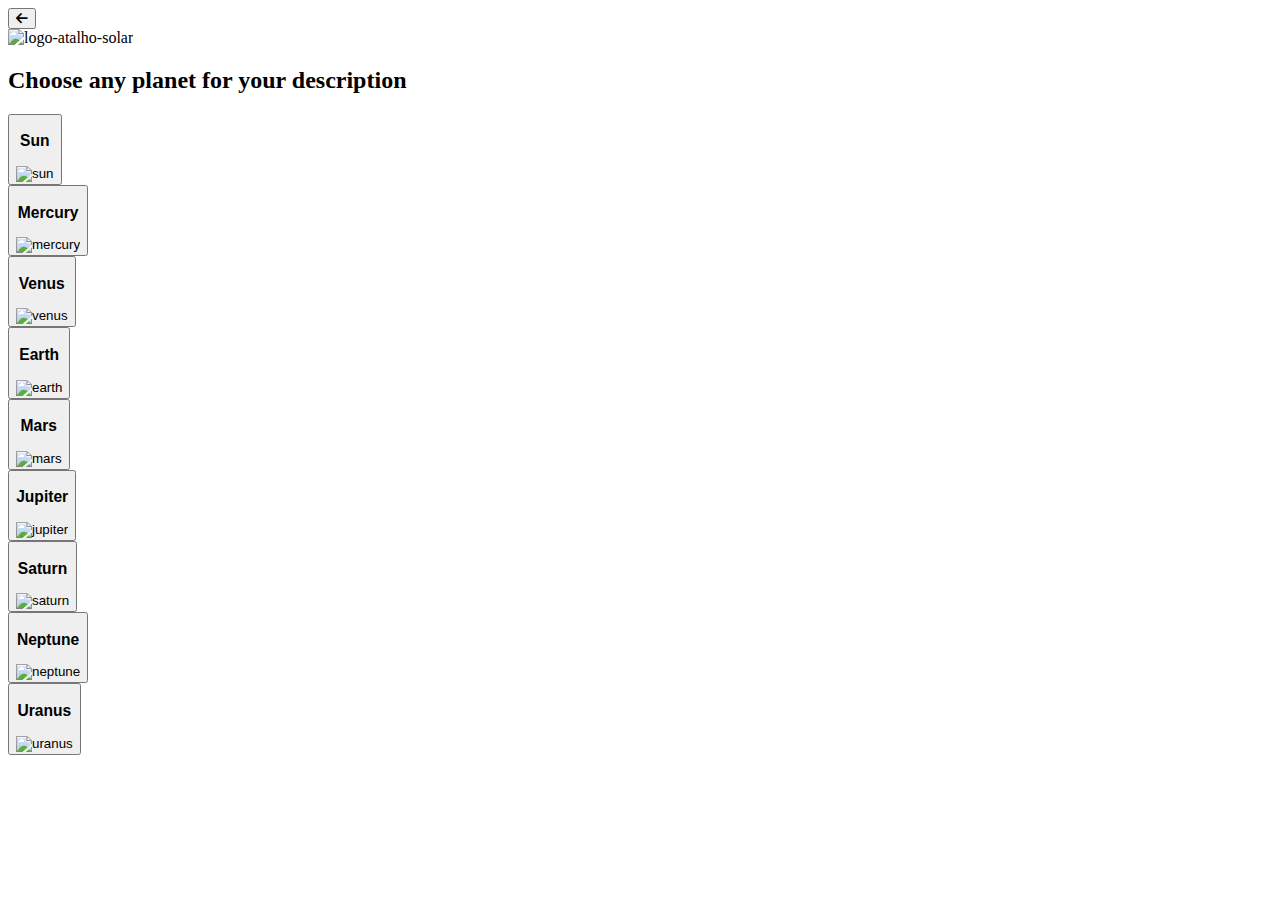
==== pages/planets.html @ 65325cfc "Atalho Solar finished" ====
<!DOCTYPE html>
<html lang="pt-br">
<head>
    <meta charset="UTF-8">
    <meta http-equiv="X-UA-Compatible" content="IE=edge">
    <meta name="viewport" content="width=device-width, initial-scale=1.0">
    <link rel="stylesheet" href="https://cdnjs.cloudflare.com/ajax/libs/font-awesome/6.0.0/css/all.min.css">
    <link rel="stylesheet" href="/P.I-Morija/styles/planets.css">
    <link
            href="https://cdn.jsdelivr.net/npm/bootstrap@5.2.2/dist/css/bootstrap.min.css"
            rel="stylesheet"
            integrity="sha384-Zenh87qX5JnK2Jl0vWa8Ck2rdkQ2Bzep5IDxbcnCeuOxjzrPF/et3URy9Bv1WTRi"
            crossorigin="anonymous">
    <title>Planetas</title>
</head>
<body>
    <header>
        <div class="back-icon-container">
            <button class="button-icon" onclick="window.location.href='/index.html'">
                <i id="back-icon" class="fa-solid fa-arrow-left"></i>
            </button>
        </div>
    </header>
    <main>
        <div class="container-planets">
            <div class="logo">
                <img class="logo-img" src="/P.I-Morija/assets/logos/atalho_solar.png" alt="logo-atalho-solar">
            </div>
            <div class="teste">
                <div class="choose-planet-container">
                    <div class="choose-planet">
                        <h2>Choose any planet for your description</h2>
                    </div>
                </div>
            </div>
            <div class="planets">
                <div class="three-first">
                    <div class="sun">
                        <button id="sun" class="container-button-planet">
                            <h3>Sun</h3>
                            <img src="/P.I-Morija/assets/images/sun1.png" alt="sun">
                        </button>
                    </div>
                    <div class="mercury">
                        <button id="mercury" class="container-button-planet">
                            <h3>Mercury</h3>
                            <img src="/P.I-Morija/assets/images/mercury.png" alt="mercury">
                        </button>
                    </div>
                    <div class="venus">
                        <button id="venus" class="container-button-planet">
                            <h3>Venus</h3>
                            <img src="/P.I-Morija/assets/images/venus.png" alt="venus">
                        </button>
                    </div>
                </div>
                <div class="three-second">
                    <div class="earth">
                        <button id="earth" class="container-button-planet">
                            <h3>Earth</h3>
                            <img src="/P.I-Morija/assets/images/earth.png" alt="earth">
                        </button>
                    </div>
                    <div class="mars">
                        <button id="mars" class="container-button-planet">
                            <h3>Mars</h3>
                            <img src="/P.I-Morija/assets/images/mars.png" alt="mars">
                        </button>
                    </div>
                    <div class="jupiter">
                        <button id="jupiter" class="container-button-planet">
                            <h3>Jupiter</h3>
                            <img src="/P.I-Morija/assets/images/jupiter.png" alt="jupiter">
                        </button>
                    </div>
                </div>
                <div class="three-last">
                    <div class="saturn">
                        <button id="saturn" class="container-button-planet">
                            <h3>Saturn</h3>
                            <img src="/P.I-Morija/assets/images/saturn.png" alt="saturn">
                        </button>
                    </div>
                    <div class="neptune">
                        <button id="neptune" class="container-button-planet">
                            <h3>Neptune</h3>
                            <img src="/P.I-Morija/assets/images/neptune.png" alt="neptune">
                        </button>
                    </div>
                    <div class="uranus">
                        <button id="uranus" class="container-button-planet">
                            <h3 class="uranusNamePlanet">Uranus</h3>
                            <img src="/P.I-Morija/assets/images/uranus.png" alt="uranus">
                        </button>
                    </div>
                </div>
            </div>
        </div>
    </main>
    <script src="/P.I-Morija/scripts/planets.js"></script>
</body>
</html>
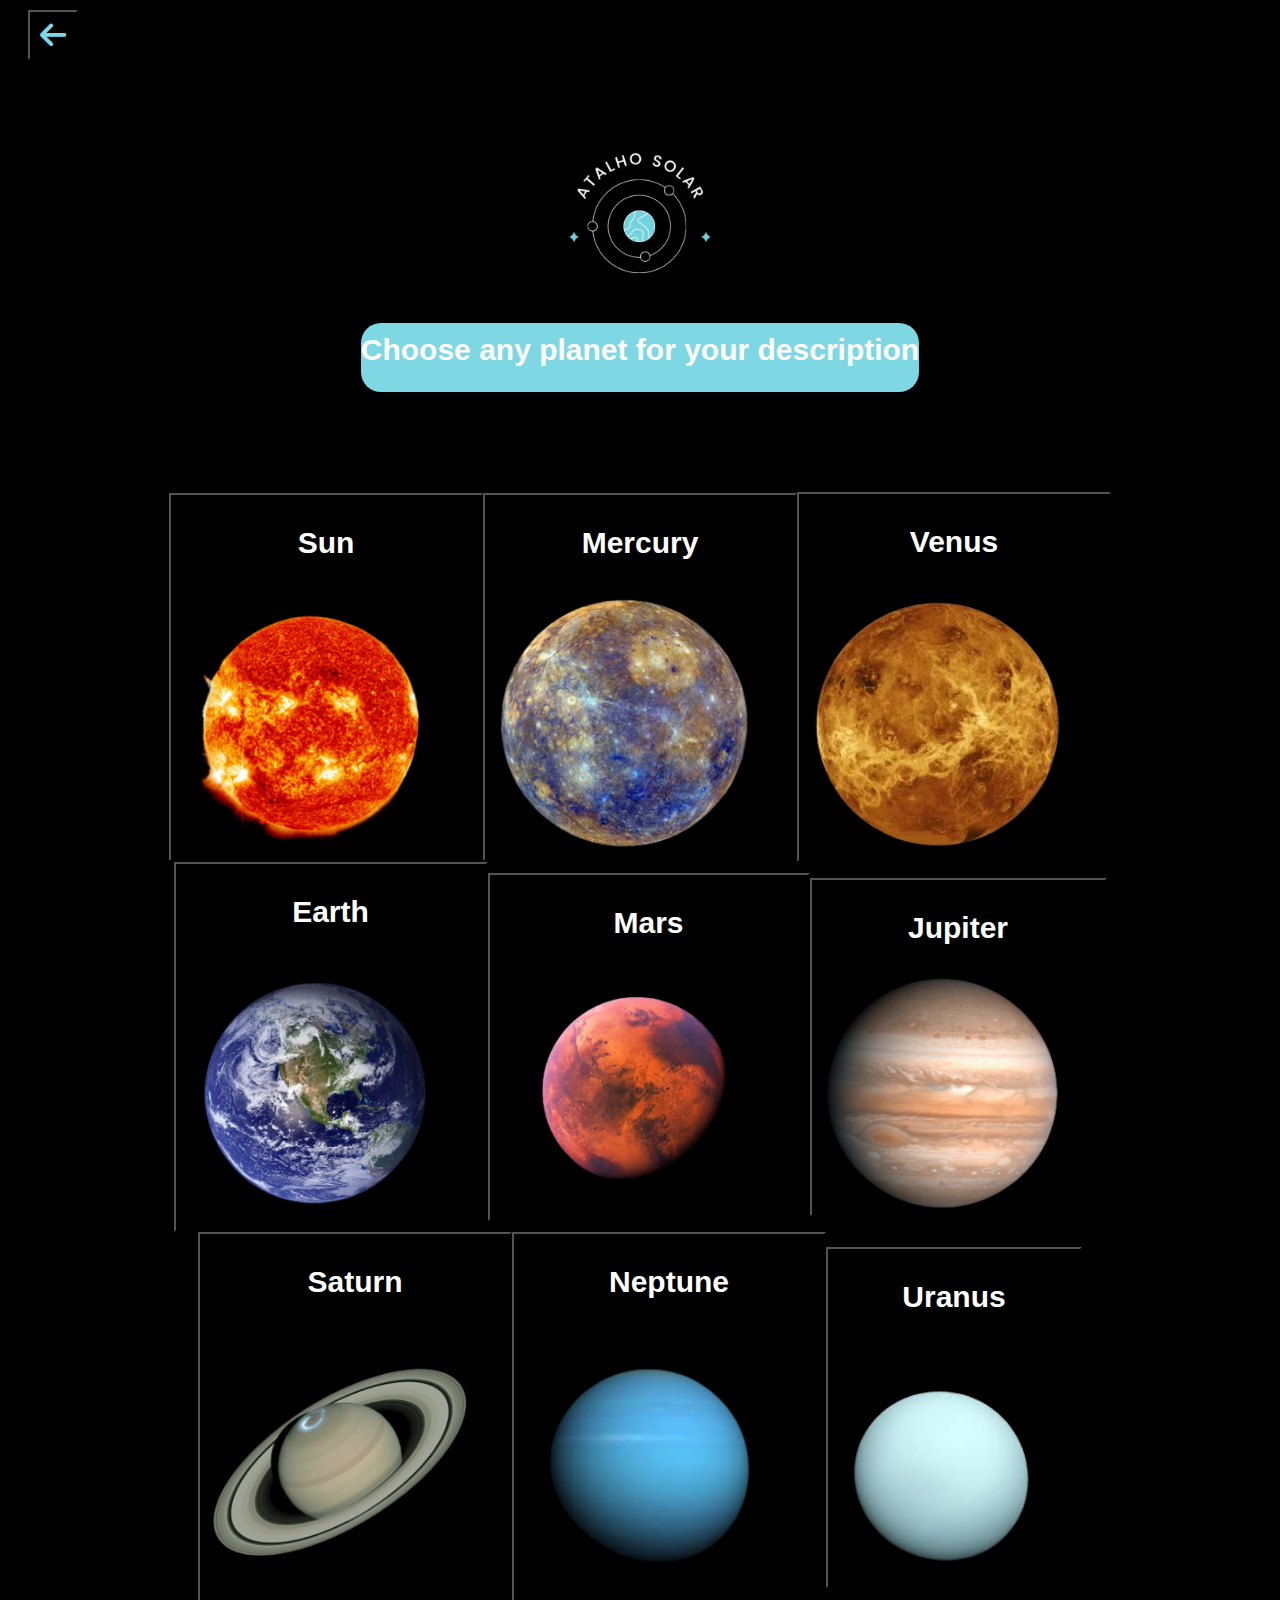
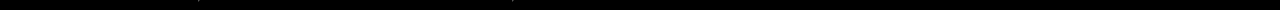
==== commit 741a3584: "Fix directories" ====
--- a/pages/planets.html
+++ b/pages/planets.html
@@ -5,7 +5,7 @@
     <meta http-equiv="X-UA-Compatible" content="IE=edge">
     <meta name="viewport" content="width=device-width, initial-scale=1.0">
     <link rel="stylesheet" href="https://cdnjs.cloudflare.com/ajax/libs/font-awesome/6.0.0/css/all.min.css">
-    <link rel="stylesheet" href="/P.I-Morija/styles/planets.css">
+    <link rel="stylesheet" href="/styles/planets.css">
     <link
             href="https://cdn.jsdelivr.net/npm/bootstrap@5.2.2/dist/css/bootstrap.min.css"
             rel="stylesheet"
@@ -24,7 +24,7 @@
     <main>
         <div class="container-planets">
             <div class="logo">
-                <img class="logo-img" src="/P.I-Morija/assets/logos/atalho_solar.png" alt="logo-atalho-solar">
+                <img class="logo-img" src="/assets/logos/atalho_solar.png" alt="logo-atalho-solar">
             </div>
             <div class="teste">
                 <div class="choose-planet-container">
@@ -38,19 +38,19 @@
                     <div class="sun">
                         <button id="sun" class="container-button-planet">
                             <h3>Sun</h3>
-                            <img src="/P.I-Morija/assets/images/sun1.png" alt="sun">
+                            <img src="/assets/images/sun1.png" alt="sun">
                         </button>
                     </div>
                     <div class="mercury">
                         <button id="mercury" class="container-button-planet">
                             <h3>Mercury</h3>
-                            <img src="/P.I-Morija/assets/images/mercury.png" alt="mercury">
+                            <img src="/assets/images/mercury.png" alt="mercury">
                         </button>
                     </div>
                     <div class="venus">
                         <button id="venus" class="container-button-planet">
                             <h3>Venus</h3>
-                            <img src="/P.I-Morija/assets/images/venus.png" alt="venus">
+                            <img src="/assets/images/venus.png" alt="venus">
                         </button>
                     </div>
                 </div>
@@ -58,19 +58,19 @@
                     <div class="earth">
                         <button id="earth" class="container-button-planet">
                             <h3>Earth</h3>
-                            <img src="/P.I-Morija/assets/images/earth.png" alt="earth">
+                            <img src="/assets/images/earth.png" alt="earth">
                         </button>
                     </div>
                     <div class="mars">
                         <button id="mars" class="container-button-planet">
                             <h3>Mars</h3>
-                            <img src="/P.I-Morija/assets/images/mars.png" alt="mars">
+                            <img src="/assets/images/mars.png" alt="mars">
                         </button>
                     </div>
                     <div class="jupiter">
                         <button id="jupiter" class="container-button-planet">
                             <h3>Jupiter</h3>
-                            <img src="/P.I-Morija/assets/images/jupiter.png" alt="jupiter">
+                            <img src="/assets/images/jupiter.png" alt="jupiter">
                         </button>
                     </div>
                 </div>
@@ -78,25 +78,25 @@
                     <div class="saturn">
                         <button id="saturn" class="container-button-planet">
                             <h3>Saturn</h3>
-                            <img src="/P.I-Morija/assets/images/saturn.png" alt="saturn">
+                            <img src="/assets/images/saturn.png" alt="saturn">
                         </button>
                     </div>
                     <div class="neptune">
                         <button id="neptune" class="container-button-planet">
                             <h3>Neptune</h3>
-                            <img src="/P.I-Morija/assets/images/neptune.png" alt="neptune">
+                            <img src="/assets/images/neptune.png" alt="neptune">
                         </button>
                     </div>
                     <div class="uranus">
                         <button id="uranus" class="container-button-planet">
                             <h3 class="uranusNamePlanet">Uranus</h3>
-                            <img src="/P.I-Morija/assets/images/uranus.png" alt="uranus">
+                            <img src="/assets/images/uranus.png" alt="uranus">
                         </button>
                     </div>
                 </div>
             </div>
         </div>
     </main>
-    <script src="/P.I-Morija/scripts/planets.js"></script>
+    <script src="/scripts/planets.js"></script>
 </body>
 </html>--- a/styles/planets.css
+++ b/styles/planets.css
@@ -0,0 +1,225 @@
+:root {
+    --azul: #7DD8E4;
+    --font: 'Segoe UI', Tahoma, Geneva, Verdana, sans-serif
+}
+
+body {
+    background-color: black !important;
+}
+
+.back-icon-container {
+    display: flex;
+    justify-content: flex-start;
+    align-items: center;
+    margin-top: 10px;
+    margin-left: 20px;
+    width: 50px;
+    height: 50px;
+}
+.button-icon {
+    width: 50px;
+    height: 50px;
+    background-color: black;
+}
+.back-icon-container i {
+    transition: transform ease-in-out .2s;
+    font-size: 30px;
+    color: var(--azul);
+}
+
+.back-icon-container i:hover {
+    transform: scale(1.3);
+    font-size: 30px;
+    color: var(--azul);
+}
+
+
+.logo {
+    padding-top: 5%;
+    max-width: 100%;
+    height: 30%;
+    justify-content: center;
+    align-items: center;
+}
+.logo-img {
+    display: block;
+    margin-left: auto;
+    margin-right: auto;
+    width: 200px;
+    height: 200px;
+    object-fit: cover;
+}
+.teste {
+    display: flex;
+    justify-content: center;
+    align-items: center;
+}
+.choose-planet-container {
+    display: flex;
+    justify-content: center;
+    align-items: center;
+    width: fit-content;
+}
+.choose-planet {
+    display: flex;
+    justify-content: center;
+    align-items: center;
+    border-radius: 20px;
+    background-color: var(--azul);
+    width: 100%;
+    animation: zoom-in-zoom-out 3s ease-in-out infinite;
+}
+
+@keyframes zoom-in-zoom-out {
+    0% {
+        transform: scale(1);
+    }
+    50% {
+        transform: scale(1.1);
+    }
+    100% {
+        transform: scale(1);
+    }
+}
+
+.choose-planet h2 {
+    font-family: var(--font);
+    font-size: 30px;
+    color: white;
+    margin-top: 10px;
+}
+
+.planets {
+    justify-content: space-around;
+    width: 100%;
+    display: flex;
+    margin-top: 100px;
+}
+
+.three-first {
+    display: flex;
+    justify-content: center;
+    flex-direction: row;
+    align-items: center;
+
+}
+.three-second {
+    display: flex;
+    justify-content: center;
+    flex-direction: row;
+    align-items: center;
+
+}
+.three-last {
+    display: flex;
+    justify-content: center;
+    flex-direction: row;
+    align-items: center;
+
+}
+.container-button-planet {
+    background-color: black;
+}
+.container-button-planet img {
+    display: block;
+    max-width: 90%;
+    height: auto;
+    object-fit: cover;
+
+}
+.container-button-planet img:hover {
+    animation: rotate-planet 2s linear infinite;
+
+}
+
+@keyframes rotate-planet {
+    0% {
+        transform: scale(1.0) rotate3d(0, 0, 1, 0deg);
+    }
+    50% {
+        transform: scale(1.2) rotate3d(0, 0, 1, 180deg);
+    }
+    100% {
+        transform: scale(1.0) rotate3d(0, 0, 1, 360deg);
+    }
+}
+
+.uranusNamePlanet {
+    padding-bottom: 25px;
+}
+
+h3 {
+    font-size: 30px;
+    color: white;
+    font-family: var(--font);
+}
+
+@media screen and (max-width: 1300px) {
+    .planets {
+        flex-direction: row;
+        flex-wrap: wrap;
+    }
+}
+    
+
+@media screen and (max-width: 1050px) {
+    .planets {
+        display: flex;
+        flex-direction: column;
+        align-items: center;
+    }
+}
+
+@media screen and (max-width: 650px) {
+    .teste {
+        display: flex;
+        justify-content: center;
+        align-items: center;
+        text-align: center;
+        max-width: 100%;
+        height: auto;
+    }
+    .choose-planet {
+        display: flex;
+        text-align: center;
+        max-width: 100%;
+        height: auto;
+    }
+    .choose-planet h2 {
+        font-size: 18px;
+    }
+    .choose-planet-container {
+        display: flex;
+        text-align: center;
+        max-width: 100%;
+        height: auto;
+    }
+}
+
+@media screen and (max-width: 370px) {
+    .three-first {
+        display: flex;
+        flex-direction: column;
+        align-items: center;
+    }
+    .three-second {
+        display: flex;
+        flex-direction: column;
+        align-items: center;
+    }
+    .three-last {
+        display: flex;
+        flex-direction: column;
+        align-items: center;
+    }
+    .container-button-planet img {
+        display: block;
+        max-width: 90%;
+        height: auto;
+        object-fit: cover;
+        padding-left: 30px;
+    }
+    .choose-planet h2 {
+        font-size: 10px;
+    }
+}
